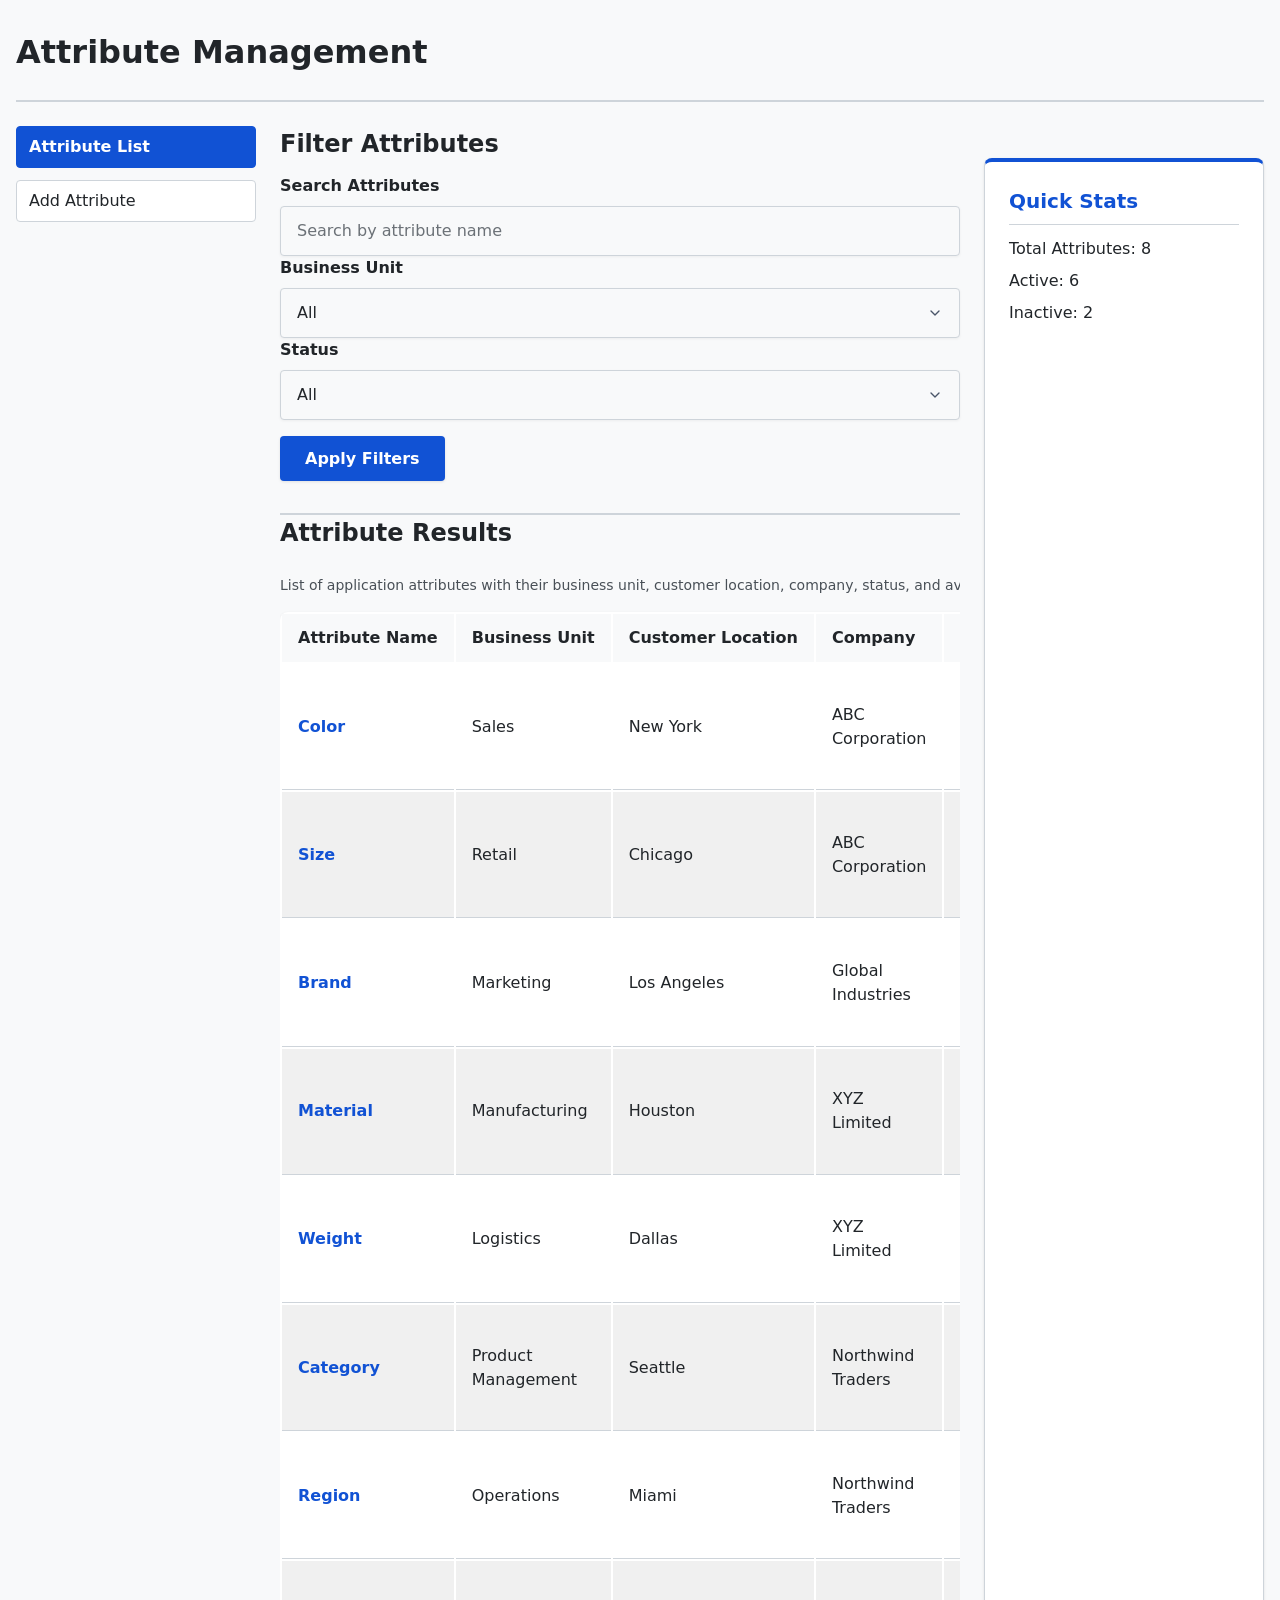
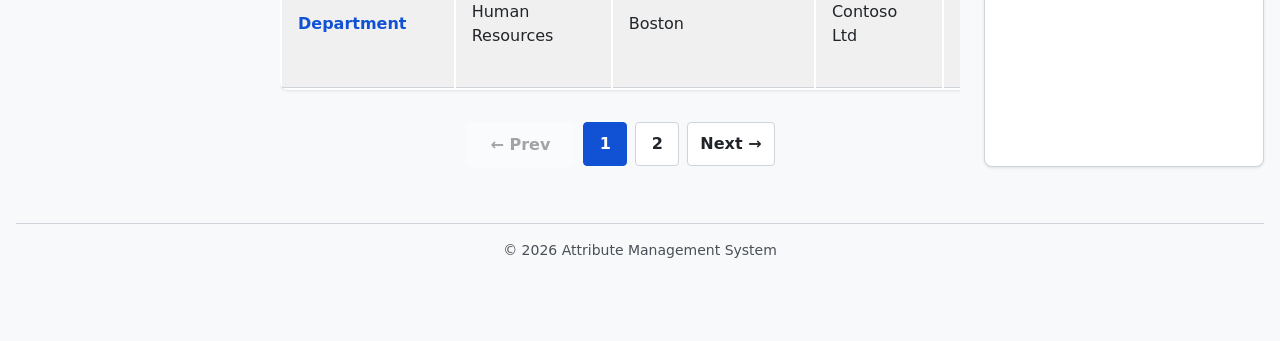
==== index.html @ e8eb1364 "setup: add JS modules and seed data files" ====
<!DOCTYPE html>
<html lang="en">

<head>
    <meta charset="UTF-8">

    <meta name="viewport" content="width=device-width, initial-scale=1.0">

    <title>Attribute Management | Attribute List</title>

    <meta name="description" content="View and manage HTML attributes.">


    <meta property="og:title" content="Attribute List">
    <meta property="og:description" content="View and manage HTML attributes.">
    <meta property="og:type" content="website">

    <!-- Canonical URL -->
    <link rel="canonical" href="https://example.com/attribute-app/">

    <!-- Favicons -->
    <link rel="icon" href="assets/favicon.ico">
    <link rel="icon" type="image/svg+xml" href="assets/favicon.svg">
    <link rel="apple-touch-icon" href="assets/apple-touch-icon.png">

    <!-- Site stylesheet -->
    <link rel="stylesheet" href="css/main.css">

    <!-- Site JavaScript -->
    <script type="module" src="./js/main.js"></script>

</head>

<body>

    <!-- Skip link for keyboard and screen reader users -->
    <a href="#main-content" class="skip-link">
        Skip to main content
    </a>

    <header role="banner" class="site-header">
        <h1 class="site-header__title">Attribute Management</h1>
    </header>



    <nav class="site-nav" role="navigation" aria-label="Primary">
        <ul class="site-nav__list">
            <li class="site-nav__item">
                <a href="index.html" class="site-nav__link site-nav__link--active" aria-current="page">Attribute
                    List</a>
            </li>
            <li class="site-nav__item">
                <a href="add-attribute.html" class="site-nav__link">Add Attribute</a>
            </li>
        </ul>
    </nav>

    <main id="main-content">

        <!-- A <section> becomes a landmark only when it has an accessible name (using aria-labelledby or aria-label). This helps screen reader
        users identify and navigate between different sections of the page. The skip link lets keyboard and screen reader users bypass repeated
        navigation and jump directly to the main content . -->

        <section id="filter-section" aria-labelledby="filter-heading">

            <h2 id="filter-heading">Filter Attributes</h2>

            <form id="filter-form" role="search" method="get" aria-label="Filter attributes">

                <div>

                    <label for="search">
                        Search Attributes
                    </label>

                    <input type="search" id="search" name="search" inputmode="search" autocomplete="off"
                        placeholder="Search by attribute name">

                </div>

                <div>

                    <label for="business-unit">
                        Business Unit
                    </label>

                    <select id="business-unit" name="business-unit">

                        <option value="">All</option>
                        <option value="hr">HR</option>
                        <option value="finance">Finance</option>
                        <option value="sales">Sales</option>

                    </select>

                </div>

                <div>

                    <label for="status">
                        Status
                    </label>

                    <select id="status" name="status">

                        <option value="">All</option>
                        <option value="active">Active</option>
                        <option value="inactive">Inactive</option>

                    </select>

                </div>

                <button id="submit-btn" class="btn--primary" type="submit">
                    Apply Filters
                </button>

            </form>

            <!-- Will display search result count and status updates in A3 -->
            <!--<div id="results-status" aria-live="polite">
            </div>-->

        </section>

        <section id="results-section" aria-labelledby="results-heading">

            <h2 id="results-heading">
                Attribute Results
            </h2>

            <table id="attribute-table">

                <caption>
                    List of application attributes with their business unit, customer location, company, status, and
                    available actions.
                </caption>

                <thead>

                    <tr>

                        <th scope="col" aria-sort="none">
                            Attribute Name
                        </th>

                        <th scope="col" aria-sort="none">
                            Business Unit
                        </th>

                        <th scope="col" aria-sort="none">
                            Customer Location
                        </th>

                        <th scope="col" aria-sort="none">
                            Company
                        </th>

                        <th scope="col" aria-sort="none">
                            Status
                        </th>

                        <th id="actions-header" scope="col">
                            Actions
                        </th>

                    </tr>

                </thead>

                <!--
                Delete uses a POST form because it changes data.
                GET requests should only retrieve data, not modify it.
                Using POST helps prevent accidental or unsafe deletions.
                -->

                <tbody>

                    <tr>

                        <th scope="row" id="attr-color" class="attribute-card__title">
                            Color
                        </th>

                        <td data-label="Business Unit">Sales</td>

                        <td data-label="Customer Location">New York</td>

                        <td data-label="Company">ABC Corporation</td>

                        <td data-label="Status">
                            <span class="badge badge--active status-active">Active</span>
                        </td>

                        <td data-label="Actions" headers="attr-color actions-header">

                            <div class="action-buttons cluster">

                                <a class="btn btn--ghost edit-link" href="edit-attribute.html?id=color">
                                    Edit
                                </a>

                                <form method="post" action="#" class="delete-form">

                                    <button type="submit" class="btn btn--danger btn--icon delete-button"
                                        aria-label="Delete">
                                        🗑️ <span class="sr-only">Delete</span>
                                    </button>

                                </form>

                            </div>

                        </td>

                    </tr>

                    <tr>

                        <th scope="row" id="attr-size" class="attribute-card__title">
                            Size
                        </th>

                        <td data-label="Business Unit">Retail</td>

                        <td data-label="Customer Location">Chicago</td>

                        <td data-label="Company">ABC Corporation</td>

                        <td data-label="Status">
                            <span class="badge badge--active status-active">Active</span>
                        </td>

                        <td data-label="Actions" headers="attr-size actions-header">

                            <div class="action-buttons cluster">

                                <a class="btn btn--ghost edit-link" href="edit-attribute.html?id=size">
                                    Edit
                                </a>

                                <form method="post" action="#" class="delete-form">

                                    <button type="submit" class="btn btn--danger btn--icon delete-button"
                                        aria-label="Delete">
                                        🗑️ <span class="sr-only">Delete</span>
                                    </button>

                                </form>

                            </div>

                        </td>

                    </tr>

                    <tr>

                        <th scope="row" id="attr-brand" class="attribute-card__title">
                            Brand
                        </th>

                        <td data-label="Business Unit">Marketing</td>

                        <td data-label="Customer Location">Los Angeles</td>

                        <td data-label="Company">Global Industries</td>

                        <td data-label="Status">
                            <span class="badge badge--active status-active">Active</span>
                        </td>

                        <td data-label="Actions" headers="attr-brand actions-header">

                            <div class="action-buttons cluster">

                                <a class="btn btn--ghost edit-link" href="edit-attribute.html?id=brand">
                                    Edit
                                </a>

                                <form method="post" action="#" class="delete-form">

                                    <button type="submit" class="btn btn--danger btn--icon delete-button"
                                        aria-label="Delete">
                                        🗑️ <span class="sr-only">Delete</span>
                                    </button>

                                </form>

                            </div>

                        </td>

                    </tr>

                    <tr>

                        <th scope="row" id="attr-material" class="attribute-card__title">
                            Material
                        </th>

                        <td data-label="Business Unit">Manufacturing</td>

                        <td data-label="Customer Location">Houston</td>

                        <td data-label="Company">XYZ Limited</td>

                        <td data-label="Status">
                            <span class="badge badge--active status-active">Active</span>
                        </td>

                        <td data-label="Actions" headers="attr-material actions-header">

                            <div class="action-buttons cluster">

                                <a class="btn btn--ghost edit-link" href="edit-attribute.html?id=material">
                                    Edit
                                </a>

                                <form method="post" action="#" class="delete-form">

                                    <button type="submit" class="btn btn--danger btn--icon delete-button"
                                        aria-label="Delete">
                                        🗑️ <span class="sr-only">Delete</span>
                                    </button>

                                </form>

                            </div>

                        </td>

                    </tr>

                    <tr>

                        <th scope="row" id="attr-weight" class="attribute-card__title">
                            Weight
                        </th>

                        <td data-label="Business Unit">Logistics</td>

                        <td data-label="Customer Location">Dallas</td>

                        <td data-label="Company">XYZ Limited</td>

                        <td data-label="Status">
                            <span class="badge badge--inactive status-inactive">Inactive</span>
                        </td>

                        <td data-label="Actions" headers="attr-weight actions-header">

                            <div class="action-buttons cluster">

                                <a class="btn btn--ghost edit-link" href="edit-attribute.html?id=weight">
                                    Edit
                                </a>

                                <form method="post" action="#" class="delete-form">

                                    <button type="submit" class="btn btn--danger btn--icon delete-button"
                                        aria-label="Delete">
                                        🗑️ <span class="sr-only">Delete</span>
                                    </button>

                                </form>

                            </div>

                        </td>

                    </tr>

                    <tr>

                        <th scope="row" id="attr-category" class="attribute-card__title">
                            Category
                        </th>

                        <td data-label="Business Unit">Product Management</td>

                        <td data-label="Customer Location">Seattle</td>

                        <td data-label="Company">Northwind Traders</td>

                        <td data-label="Status">
                            <span class="badge badge--active status-active">Active</span>
                        </td>

                        <td data-label="Actions" headers="attr-category actions-header">

                            <div class="action-buttons cluster">

                                <a class="btn btn--ghost edit-link" href="edit-attribute.html?id=category">
                                    Edit
                                </a>

                                <form method="post" action="#" class="delete-form">

                                    <button type="submit" class="btn btn--danger btn--icon delete-button"
                                        aria-label="Delete">
                                        🗑️ <span class="sr-only">Delete</span>
                                    </button>

                                </form>

                            </div>

                        </td>

                    </tr>

                    <tr>

                        <th scope="row" id="attr-region" class="attribute-card__title">
                            Region
                        </th>

                        <td data-label="Business Unit">Operations</td>

                        <td data-label="Customer Location">Miami</td>

                        <td data-label="Company">Northwind Traders</td>

                        <td data-label="Status">
                            <span class="badge badge--inactive status-inactive">Inactive</span>
                        </td>

                        <td data-label="Actions" headers="attr-region actions-header">

                            <div class="action-buttons cluster">

                                <a class="btn btn--ghost edit-link" href="edit-attribute.html?id=region">
                                    Edit
                                </a>

                                <form method="post" action="#" class="delete-form">

                                    <button type="submit" class="btn btn--danger btn--icon delete-button"
                                        aria-label="Delete">
                                        🗑️ <span class="sr-only">Delete</span>
                                    </button>

                                </form>

                            </div>

                        </td>

                    </tr>

                    <tr>

                        <th scope="row" id="attr-department" class="attribute-card__title">
                            Department
                        </th>

                        <td data-label="Business Unit">Human Resources</td>

                        <td data-label="Customer Location">Boston</td>

                        <td data-label="Company">Contoso Ltd</td>

                        <td data-label="Status">
                            <span class="badge badge--active status-active">Active</span>
                        </td>

                        <td data-label="Actions" headers="attr-department actions-header">

                            <div class="action-buttons cluster">

                                <a class="btn btn--ghost edit-link" href="edit-attribute.html?id=department">
                                    Edit
                                </a>

                                <form action="#" method="post" class="delete-form">

                                    <button type="submit" class="btn btn--danger btn--icon delete-button"
                                        aria-label="Delete">
                                        🗑️ <span class="sr-only">Delete</span>
                                    </button>

                                </form>

                            </div>

                        </td>

                    </tr>

                </tbody>

            </table>

            <!-- Accessible Pagination Controls using BEM .pagination classes (`cards.css`) -->
            <nav aria-label="Attribute pagination" class="pagination-wrapper">
                <ul class="pagination">
                    <li class="pagination__item">
                        <button type="button" class="pagination__button" disabled aria-label="Previous page">←
                            Prev</button>
                    </li>
                    <li class="pagination__item">
                        <a href="index.html" class="pagination__link pagination__link--active" aria-current="page"
                            aria-label="Page 1 (Dashboard)">1</a>
                    </li>
                    <li class="pagination__item">
                        <a href="add-attribute.html" class="pagination__link" aria-label="Page 2 (Add Attribute)">2</a>
                    </li>
                    <li class="pagination__item">
                        <a href="add-attribute.html" class="pagination__link"
                            aria-label="Next page (Add Attribute)">Next →</a>
                    </li>
                </ul>
            </nav>

        </section>

    </main>

    <aside id="quick-stats" aria-label="Quick Stats">

        <h2>Quick Stats</h2>

        <p>Total Attributes: 8</p>

        <p>Active: 6</p>

        <p>Inactive: 2</p>

    </aside>

    <footer role="contentinfo">

        <p>&copy; 2026 Attribute Management System</p>

    </footer>

</body>

</html>
---- css/main.css ----
/* css/main.css */

/* 1. Declare layer precedence from lowest to highest priority */
@layer reset, tokens, base, layout, components, utilities, pages;

/* 2. Import modular stylesheets into their respective layers */
@import url('tokens.css') layer(tokens);
@import url('reset.css') layer(reset);
@import url('base.css') layer(base);
@import url('layout.css') layer(layout);
@import url('components/buttons.css') layer(components);
@import url('components/forms.css') layer(components);
@import url('components/table.css') layer(components);
@import url('components/alerts.css') layer(components);
@import url('components/cards.css') layer(components);
@import url('utilities.css') layer(utilities);
@import url('pages.css') layer(pages);
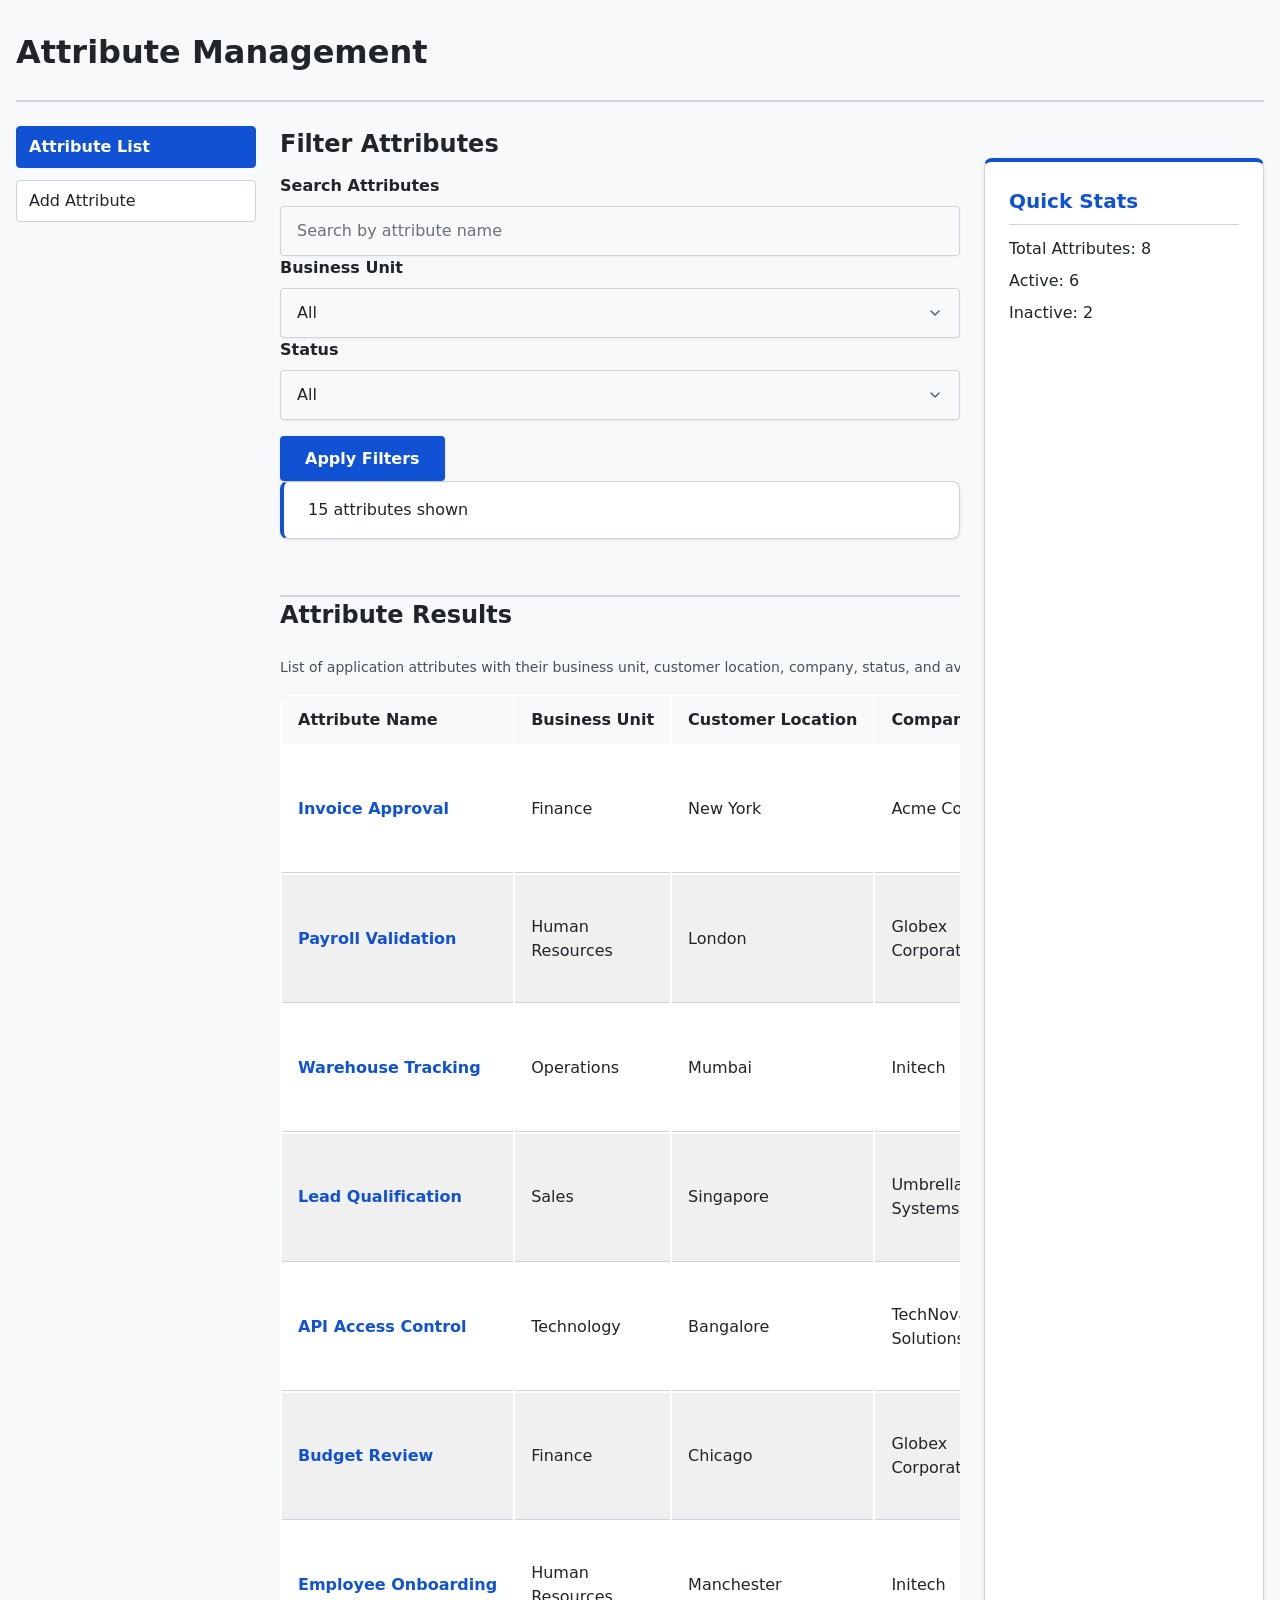
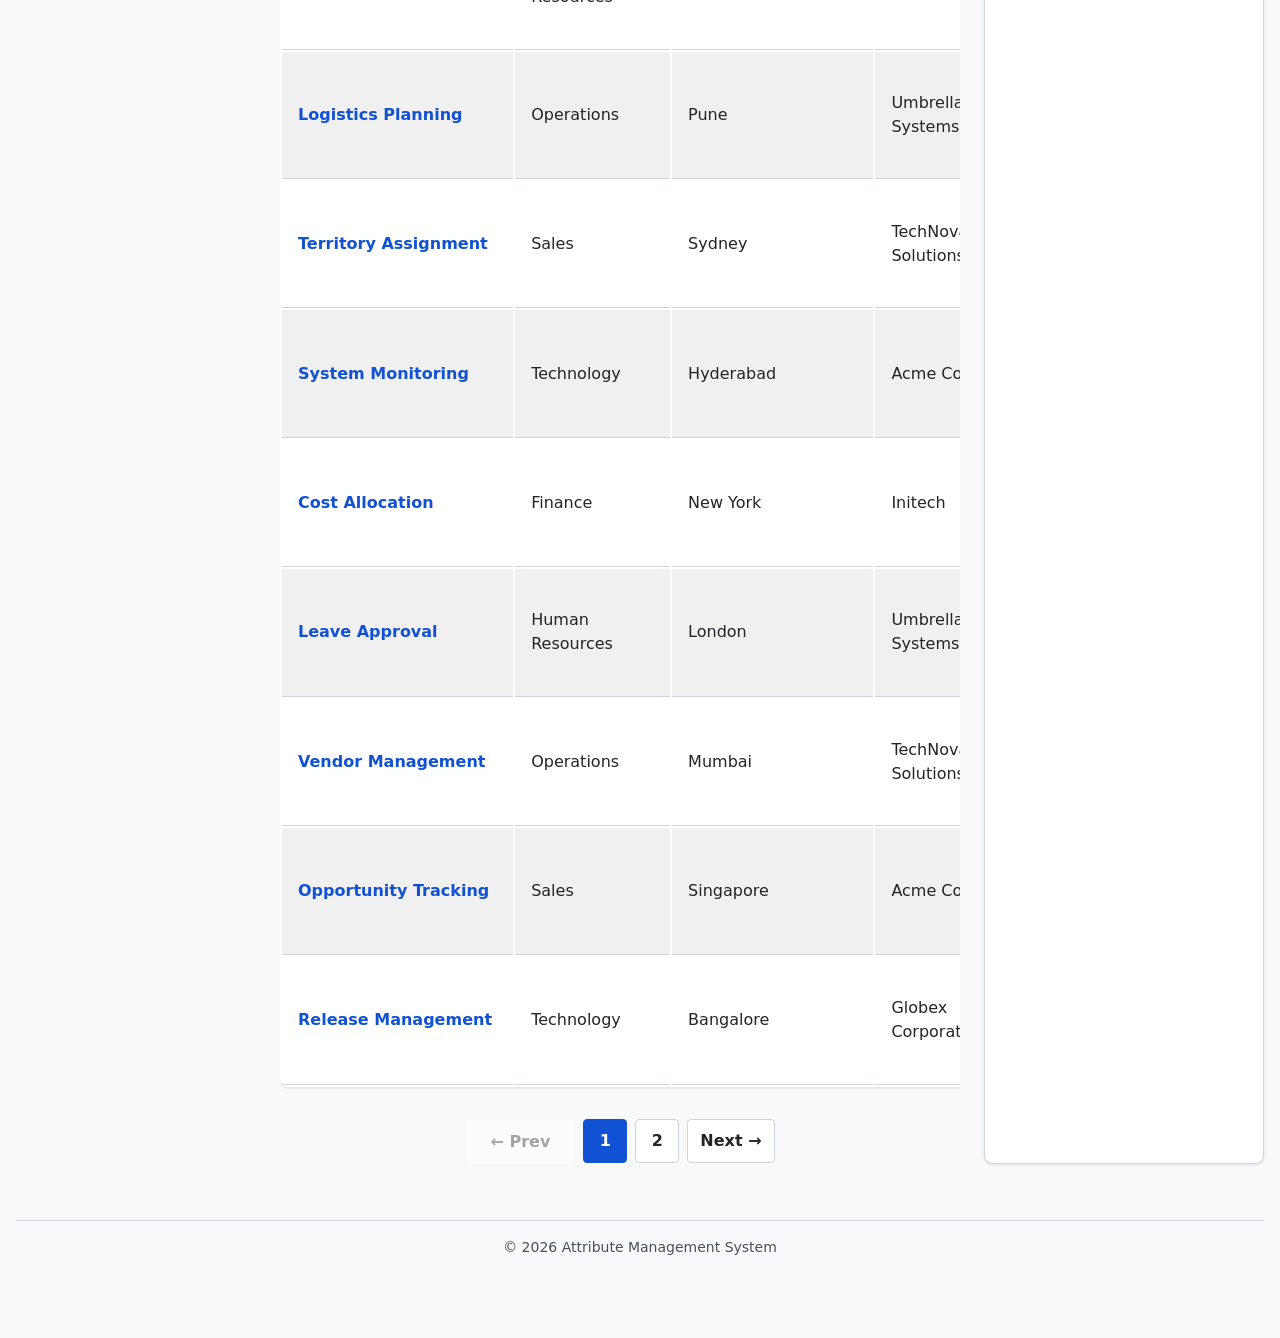
==== commit b8474e6e: "feat:task 4 implemented" ====
--- a/index.html
+++ b/index.html
@@ -118,9 +118,9 @@
 
             </form>
 
-            <!-- Will display search result count and status updates in A3 -->
-            <!--<div id="results-status" aria-live="polite">
-            </div>-->
+            <!-- Will display search result count and status updates -->
+            <div id="results-status" aria-live="polite">
+            </div>
 
         </section>
 
@@ -159,6 +159,10 @@
 
                         <th scope="col" aria-sort="none">
                             Status
+                        </th>
+
+                        <th scope="col">
+                            Created On
                         </th>
 
                         <th id="actions-header" scope="col">
@@ -175,321 +179,7 @@
                 Using POST helps prevent accidental or unsafe deletions.
                 -->
 
-                <tbody>
-
-                    <tr>
-
-                        <th scope="row" id="attr-color" class="attribute-card__title">
-                            Color
-                        </th>
-
-                        <td data-label="Business Unit">Sales</td>
-
-                        <td data-label="Customer Location">New York</td>
-
-                        <td data-label="Company">ABC Corporation</td>
-
-                        <td data-label="Status">
-                            <span class="badge badge--active status-active">Active</span>
-                        </td>
-
-                        <td data-label="Actions" headers="attr-color actions-header">
-
-                            <div class="action-buttons cluster">
-
-                                <a class="btn btn--ghost edit-link" href="edit-attribute.html?id=color">
-                                    Edit
-                                </a>
-
-                                <form method="post" action="#" class="delete-form">
-
-                                    <button type="submit" class="btn btn--danger btn--icon delete-button"
-                                        aria-label="Delete">
-                                        🗑️ <span class="sr-only">Delete</span>
-                                    </button>
-
-                                </form>
-
-                            </div>
-
-                        </td>
-
-                    </tr>
-
-                    <tr>
-
-                        <th scope="row" id="attr-size" class="attribute-card__title">
-                            Size
-                        </th>
-
-                        <td data-label="Business Unit">Retail</td>
-
-                        <td data-label="Customer Location">Chicago</td>
-
-                        <td data-label="Company">ABC Corporation</td>
-
-                        <td data-label="Status">
-                            <span class="badge badge--active status-active">Active</span>
-                        </td>
-
-                        <td data-label="Actions" headers="attr-size actions-header">
-
-                            <div class="action-buttons cluster">
-
-                                <a class="btn btn--ghost edit-link" href="edit-attribute.html?id=size">
-                                    Edit
-                                </a>
-
-                                <form method="post" action="#" class="delete-form">
-
-                                    <button type="submit" class="btn btn--danger btn--icon delete-button"
-                                        aria-label="Delete">
-                                        🗑️ <span class="sr-only">Delete</span>
-                                    </button>
-
-                                </form>
-
-                            </div>
-
-                        </td>
-
-                    </tr>
-
-                    <tr>
-
-                        <th scope="row" id="attr-brand" class="attribute-card__title">
-                            Brand
-                        </th>
-
-                        <td data-label="Business Unit">Marketing</td>
-
-                        <td data-label="Customer Location">Los Angeles</td>
-
-                        <td data-label="Company">Global Industries</td>
-
-                        <td data-label="Status">
-                            <span class="badge badge--active status-active">Active</span>
-                        </td>
-
-                        <td data-label="Actions" headers="attr-brand actions-header">
-
-                            <div class="action-buttons cluster">
-
-                                <a class="btn btn--ghost edit-link" href="edit-attribute.html?id=brand">
-                                    Edit
-                                </a>
-
-                                <form method="post" action="#" class="delete-form">
-
-                                    <button type="submit" class="btn btn--danger btn--icon delete-button"
-                                        aria-label="Delete">
-                                        🗑️ <span class="sr-only">Delete</span>
-                                    </button>
-
-                                </form>
-
-                            </div>
-
-                        </td>
-
-                    </tr>
-
-                    <tr>
-
-                        <th scope="row" id="attr-material" class="attribute-card__title">
-                            Material
-                        </th>
-
-                        <td data-label="Business Unit">Manufacturing</td>
-
-                        <td data-label="Customer Location">Houston</td>
-
-                        <td data-label="Company">XYZ Limited</td>
-
-                        <td data-label="Status">
-                            <span class="badge badge--active status-active">Active</span>
-                        </td>
-
-                        <td data-label="Actions" headers="attr-material actions-header">
-
-                            <div class="action-buttons cluster">
-
-                                <a class="btn btn--ghost edit-link" href="edit-attribute.html?id=material">
-                                    Edit
-                                </a>
-
-                                <form method="post" action="#" class="delete-form">
-
-                                    <button type="submit" class="btn btn--danger btn--icon delete-button"
-                                        aria-label="Delete">
-                                        🗑️ <span class="sr-only">Delete</span>
-                                    </button>
-
-                                </form>
-
-                            </div>
-
-                        </td>
-
-                    </tr>
-
-                    <tr>
-
-                        <th scope="row" id="attr-weight" class="attribute-card__title">
-                            Weight
-                        </th>
-
-                        <td data-label="Business Unit">Logistics</td>
-
-                        <td data-label="Customer Location">Dallas</td>
-
-                        <td data-label="Company">XYZ Limited</td>
-
-                        <td data-label="Status">
-                            <span class="badge badge--inactive status-inactive">Inactive</span>
-                        </td>
-
-                        <td data-label="Actions" headers="attr-weight actions-header">
-
-                            <div class="action-buttons cluster">
-
-                                <a class="btn btn--ghost edit-link" href="edit-attribute.html?id=weight">
-                                    Edit
-                                </a>
-
-                                <form method="post" action="#" class="delete-form">
-
-                                    <button type="submit" class="btn btn--danger btn--icon delete-button"
-                                        aria-label="Delete">
-                                        🗑️ <span class="sr-only">Delete</span>
-                                    </button>
-
-                                </form>
-
-                            </div>
-
-                        </td>
-
-                    </tr>
-
-                    <tr>
-
-                        <th scope="row" id="attr-category" class="attribute-card__title">
-                            Category
-                        </th>
-
-                        <td data-label="Business Unit">Product Management</td>
-
-                        <td data-label="Customer Location">Seattle</td>
-
-                        <td data-label="Company">Northwind Traders</td>
-
-                        <td data-label="Status">
-                            <span class="badge badge--active status-active">Active</span>
-                        </td>
-
-                        <td data-label="Actions" headers="attr-category actions-header">
-
-                            <div class="action-buttons cluster">
-
-                                <a class="btn btn--ghost edit-link" href="edit-attribute.html?id=category">
-                                    Edit
-                                </a>
-
-                                <form method="post" action="#" class="delete-form">
-
-                                    <button type="submit" class="btn btn--danger btn--icon delete-button"
-                                        aria-label="Delete">
-                                        🗑️ <span class="sr-only">Delete</span>
-                                    </button>
-
-                                </form>
-
-                            </div>
-
-                        </td>
-
-                    </tr>
-
-                    <tr>
-
-                        <th scope="row" id="attr-region" class="attribute-card__title">
-                            Region
-                        </th>
-
-                        <td data-label="Business Unit">Operations</td>
-
-                        <td data-label="Customer Location">Miami</td>
-
-                        <td data-label="Company">Northwind Traders</td>
-
-                        <td data-label="Status">
-                            <span class="badge badge--inactive status-inactive">Inactive</span>
-                        </td>
-
-                        <td data-label="Actions" headers="attr-region actions-header">
-
-                            <div class="action-buttons cluster">
-
-                                <a class="btn btn--ghost edit-link" href="edit-attribute.html?id=region">
-                                    Edit
-                                </a>
-
-                                <form method="post" action="#" class="delete-form">
-
-                                    <button type="submit" class="btn btn--danger btn--icon delete-button"
-                                        aria-label="Delete">
-                                        🗑️ <span class="sr-only">Delete</span>
-                                    </button>
-
-                                </form>
-
-                            </div>
-
-                        </td>
-
-                    </tr>
-
-                    <tr>
-
-                        <th scope="row" id="attr-department" class="attribute-card__title">
-                            Department
-                        </th>
-
-                        <td data-label="Business Unit">Human Resources</td>
-
-                        <td data-label="Customer Location">Boston</td>
-
-                        <td data-label="Company">Contoso Ltd</td>
-
-                        <td data-label="Status">
-                            <span class="badge badge--active status-active">Active</span>
-                        </td>
-
-                        <td data-label="Actions" headers="attr-department actions-header">
-
-                            <div class="action-buttons cluster">
-
-                                <a class="btn btn--ghost edit-link" href="edit-attribute.html?id=department">
-                                    Edit
-                                </a>
-
-                                <form action="#" method="post" class="delete-form">
-
-                                    <button type="submit" class="btn btn--danger btn--icon delete-button"
-                                        aria-label="Delete">
-                                        🗑️ <span class="sr-only">Delete</span>
-                                    </button>
-
-                                </form>
-
-                            </div>
-
-                        </td>
-
-                    </tr>
-
-                </tbody>
+                <tbody id="attribute-table-body"></tbody>
 
             </table>
 
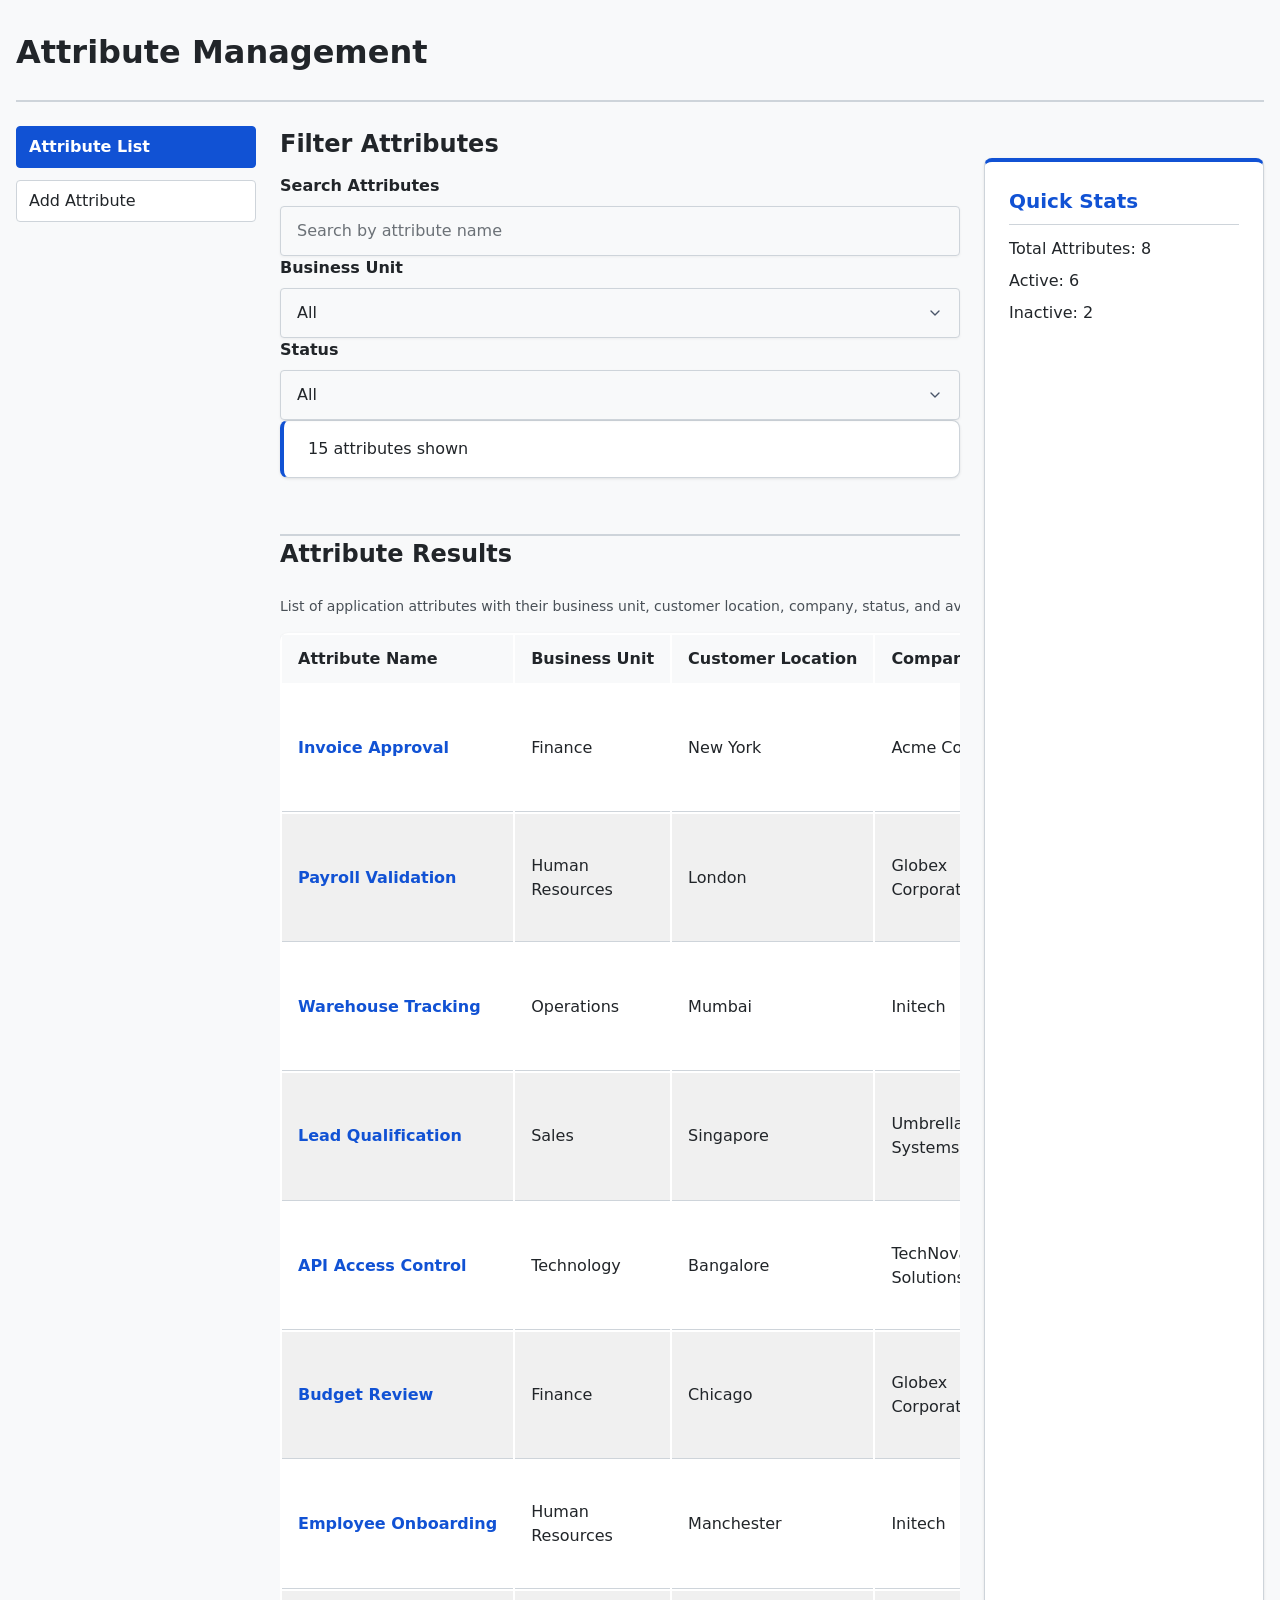
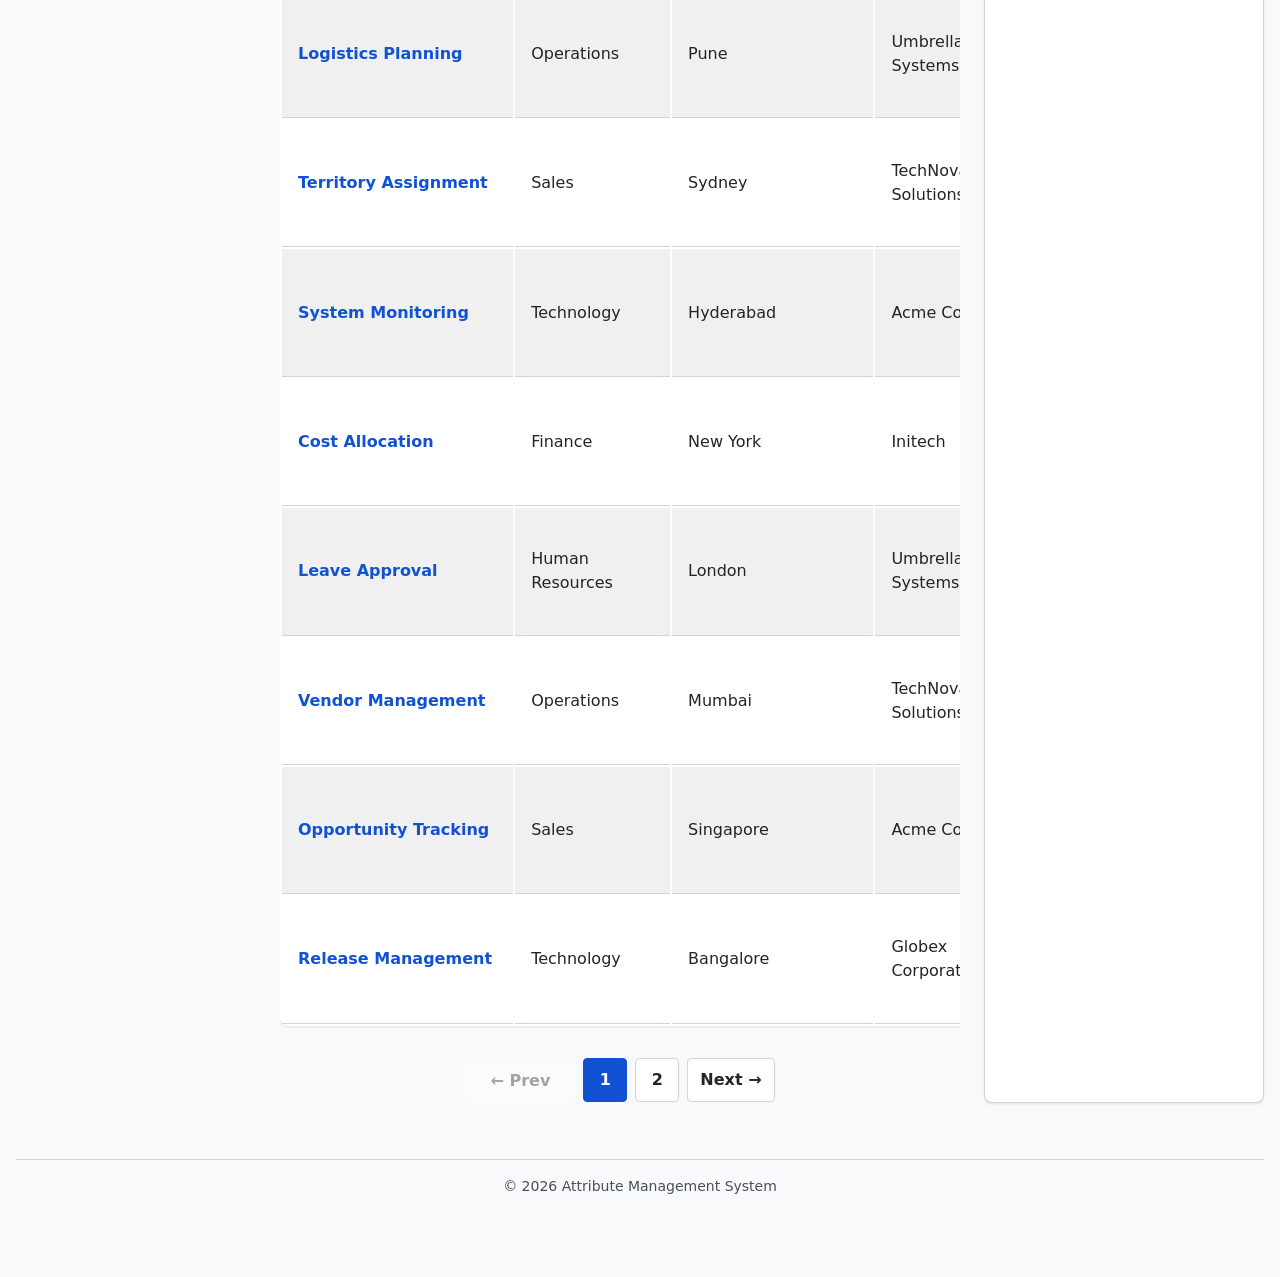
==== commit 2e210451: "feat: add task 5 filtering" ====
--- a/index.html
+++ b/index.html
@@ -86,11 +86,13 @@
                     </label>
 
                     <select id="business-unit" name="business-unit">
-
+                        
                         <option value="">All</option>
-                        <option value="hr">HR</option>
-                        <option value="finance">Finance</option>
-                        <option value="sales">Sales</option>
+                        <option value="BU001">Finance</option>
+                        <option value="BU002">Human Resources</option>
+                        <option value="BU003">Operations</option>
+                        <option value="BU004">Sales</option>
+                        <option value="BU005">Technology</option>
 
                     </select>
 
@@ -111,10 +113,6 @@
                     </select>
 
                 </div>
-
-                <button id="submit-btn" class="btn--primary" type="submit">
-                    Apply Filters
-                </button>
 
             </form>
 
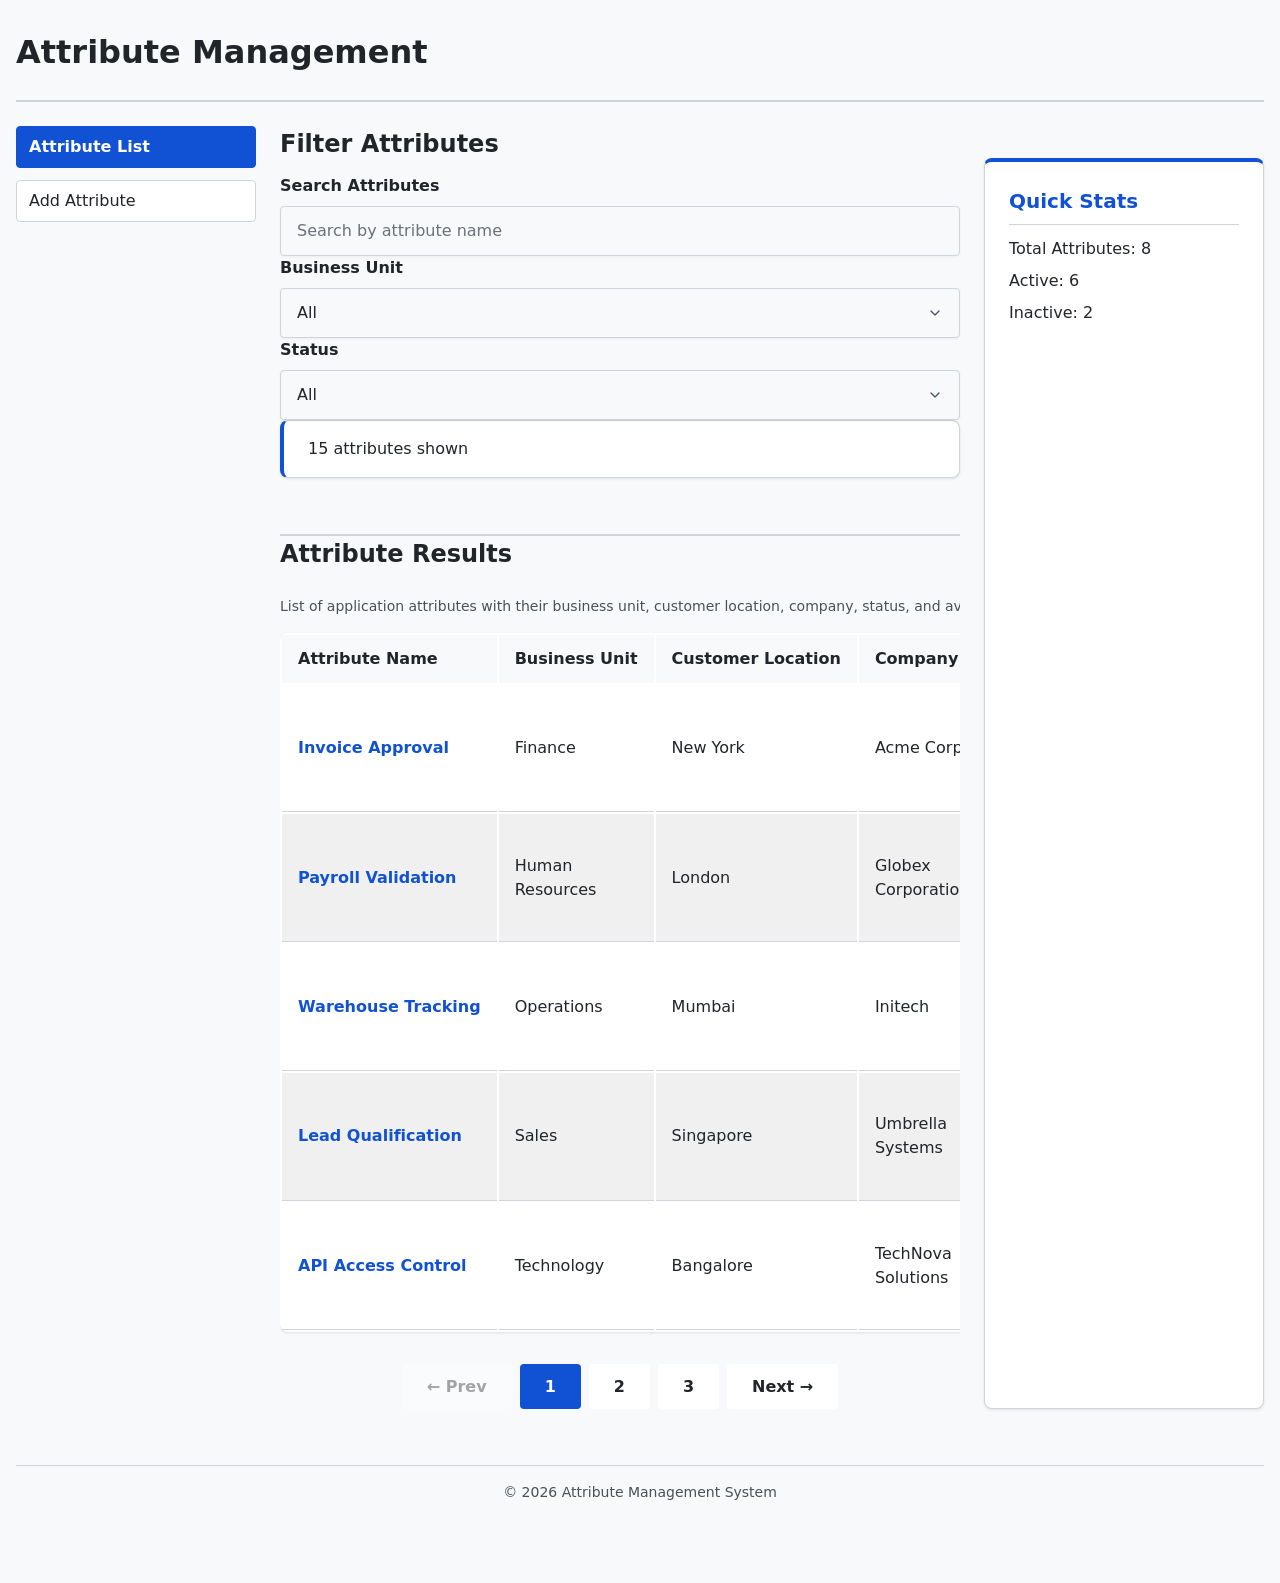
==== commit 3e946b9c: "feat : add pagination" ====
--- a/index.html
+++ b/index.html
@@ -139,27 +139,27 @@
 
                     <tr>
 
-                        <th scope="col" aria-sort="none">
+                        <th scope="col" data-sort="attributeName" aria-sort="none">
                             Attribute Name
                         </th>
 
-                        <th scope="col" aria-sort="none">
+                        <th scope="col" data-sort="businessUnit" aria-sort="none">
                             Business Unit
                         </th>
 
-                        <th scope="col" aria-sort="none">
+                        <th scope="col" data-sort="location" aria-sort="none">
                             Customer Location
                         </th>
 
-                        <th scope="col" aria-sort="none">
+                        <th scope="col" data-sort="company" aria-sort="none">
                             Company
                         </th>
 
-                        <th scope="col" aria-sort="none">
+                        <th scope="col" data-sort="isActive" aria-sort="none">
                             Status
                         </th>
 
-                        <th scope="col">
+                        <th scope="col" data-sort="createdOn" aria-sort="none">
                             Created On
                         </th>
 
@@ -183,22 +183,7 @@
 
             <!-- Accessible Pagination Controls using BEM .pagination classes (`cards.css`) -->
             <nav aria-label="Attribute pagination" class="pagination-wrapper">
-                <ul class="pagination">
-                    <li class="pagination__item">
-                        <button type="button" class="pagination__button" disabled aria-label="Previous page">←
-                            Prev</button>
-                    </li>
-                    <li class="pagination__item">
-                        <a href="index.html" class="pagination__link pagination__link--active" aria-current="page"
-                            aria-label="Page 1 (Dashboard)">1</a>
-                    </li>
-                    <li class="pagination__item">
-                        <a href="add-attribute.html" class="pagination__link" aria-label="Page 2 (Add Attribute)">2</a>
-                    </li>
-                    <li class="pagination__item">
-                        <a href="add-attribute.html" class="pagination__link"
-                            aria-label="Next page (Add Attribute)">Next →</a>
-                    </li>
+                <ul class="pagination" id="pagination-list">
                 </ul>
             </nav>
 
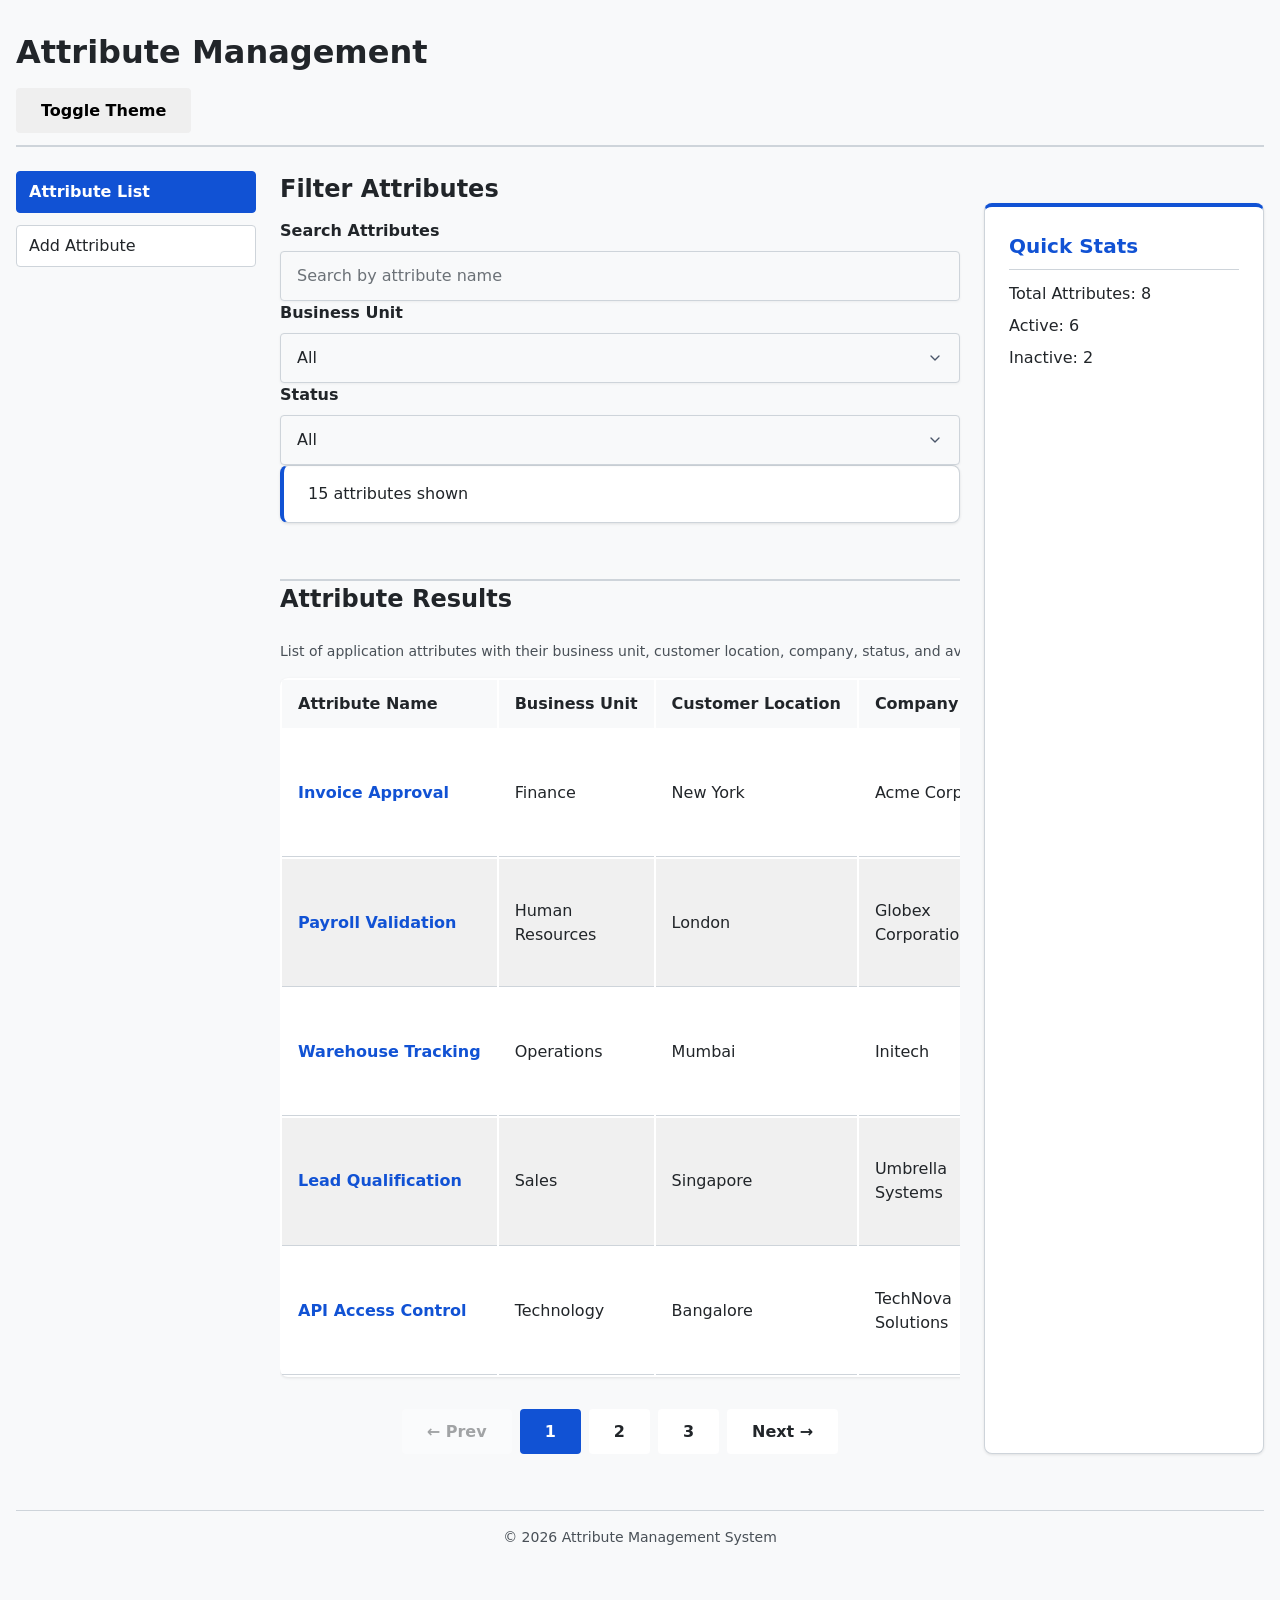
==== commit 3adb348c: "feat: implemented theme" ====
--- a/index.html
+++ b/index.html
@@ -40,6 +40,7 @@
 
     <header role="banner" class="site-header">
         <h1 class="site-header__title">Attribute Management</h1>
+        <button id="theme-toggle" class="btn btn--secondary" style="margin-left: auto;">Toggle Theme</button>
     </header>
 
 
@@ -209,6 +210,9 @@
 
     </footer>
 
+    <!-- Toast Container for Notifications -->
+    <div class="toast-container" id="toast-container" aria-live="polite"></div>
+
 </body>
 
 </html>
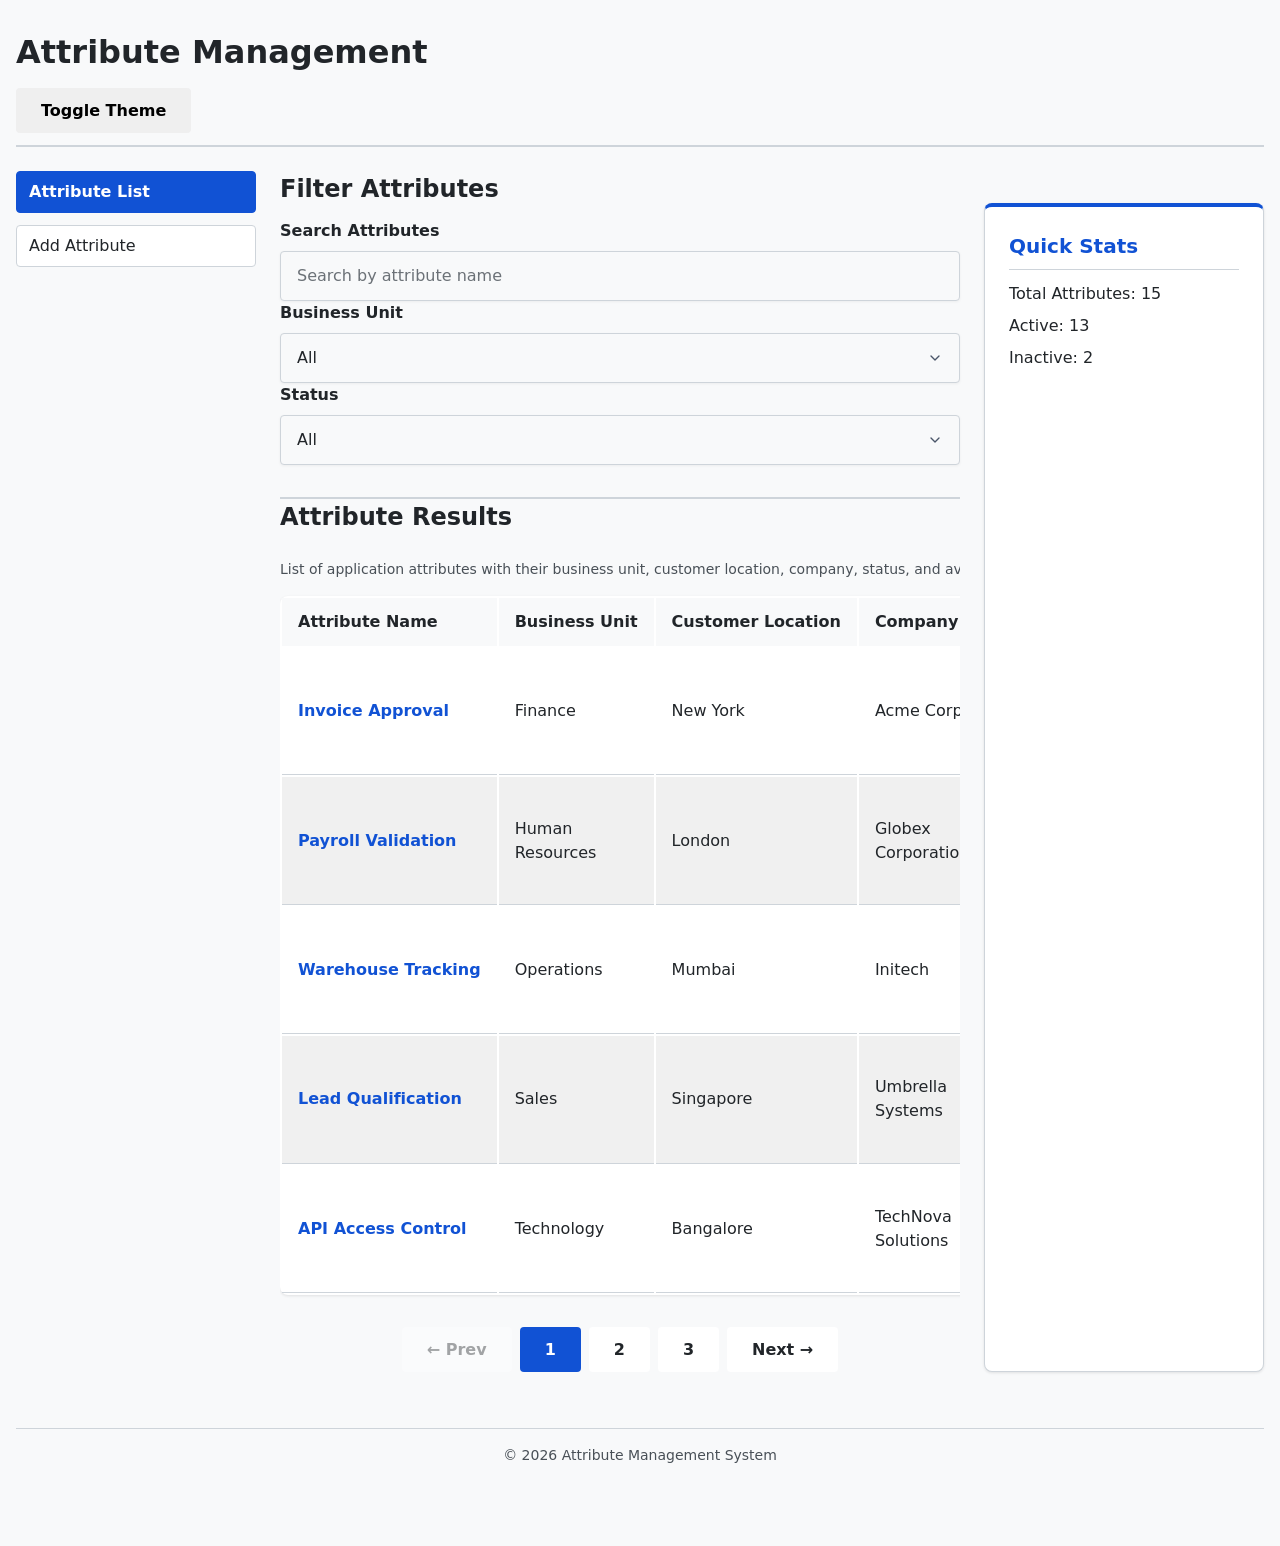
==== commit 1410dc1a: "fix: quickstats and layout bugs" ====
--- a/index.html
+++ b/index.html
@@ -117,8 +117,8 @@
 
             </form>
 
-            <!-- Will display search result count and status updates -->
-            <div id="results-status" aria-live="polite">
+            <!-- Will display search result count and status updates (Screen reader only) -->
+            <div id="results-status" class="sr-only" aria-live="polite">
             </div>
 
         </section>
